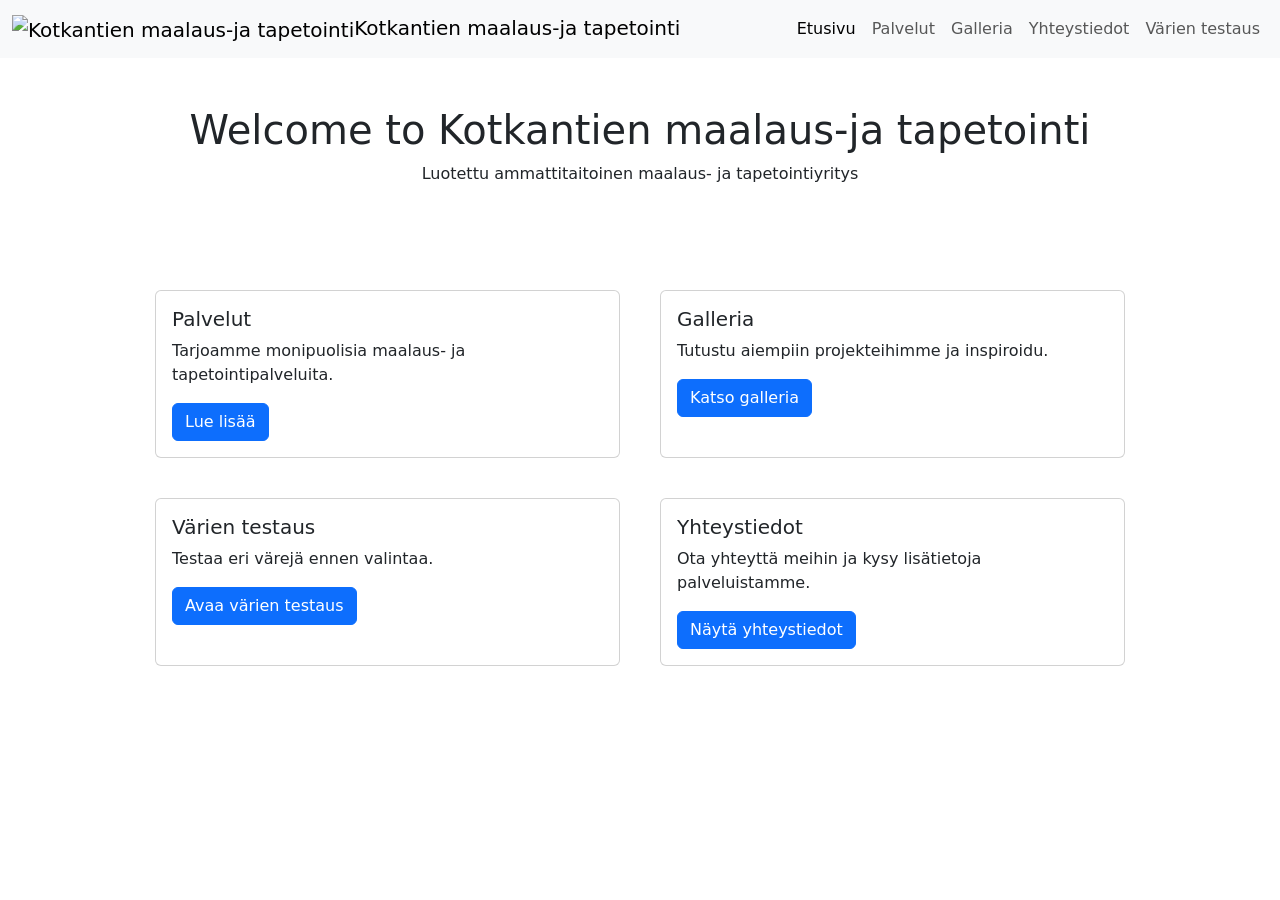
==== html/index.html @ 53e85246 "added files" ====
<!DOCTYPE html>
<html lang="en">
<head>
    <meta charset="UTF-8">
    <meta name="viewport" content="width=device-width, initial-scale=1.0">
    <title>Kotkantien maalaus-ja tapetointi</title>
    <link href="https://cdn.jsdelivr.net/npm/bootstrap@5.3.8/dist/css/bootstrap.min.css" rel="stylesheet" href="Etusivu.css">
    <script src="script.js" defer></script>
</head>
<body>

    <nav class="navbar navbar-expand-lg navbar-light bg-light">
        <div class="container-fluid">
            <a class="navbar-brand"><img src="c:\Users\s5viri00\javascript näyttötyö\kuvat\kotkatie kuva.png" alt="Kotkantien maalaus-ja tapetointi" width="30" height="30">Kotkantien maalaus-ja tapetointi</a>
            <button class="navbar-toggler" type="button" data-bs-toggle="collapse" data-bs-target="#navbarNav" aria-controls="navbarNav" aria-expanded="false" aria-label="Toggle navigation">
                <span class="navbar-toggler-icon"></span>
            </button>
            <div class="collapse navbar-collapse" id="navbarNav">
                <ul class="navbar-nav ms-auto">
                    <li class="nav-item">
                        <a class="nav-link active" aria-current="page" href="html/index.html">Etusivu</a>
                    </li>
                    <li class="nav-item">
                        <a class="nav-link" href="html/Palvelut.html">Palvelut</a>
                    </li>
                    <li class="nav-item">
                        <a class="nav-link" href="html/Galleria.html">Galleria</a>
                    </li>
                    <li class="nav-item">
                        <a class="nav-link" href="html/Yhteystiedot.html">Yhteystiedot</a>
                    </li>
                    <li class="nav-item">
                        <a class="nav-link" href="html/Värien testaus.html">Värien testaus</a>
                    </li>
                </ul>
            </div>
        </div>
    </nav>

    <div class="row">
        <div class="col-12 text-center py-5">
            <h1>Welcome to Kotkantien maalaus-ja tapetointi</h1>
            <p>Luotettu ammattitaitoinen maalaus- ja tapetointiyritys</p>
        </div>
    </div>

    <div class="container" style="margin-top: 40px;">
        <div class="" style="display: flex; justify-content: center; gap: 40px;" max width="20rem">
            <div class="card col-5">
                <div class="card-body">
                    <h5 class="card-title">Palvelut</h5>
                    <p class="card-text">Tarjoamme monipuolisia maalaus- ja tapetointipalveluita.</p>
                    <a href="html/Palvelut.html" class="btn btn-primary">Lue lisää</a>
                </div>
            </div>
            <div class="card col-5">
                <div class="card-body">
                    <h5 class="card-title">Galleria</h5>
                    <p class="card-text">Tutustu aiempiin projekteihimme ja inspiroidu.</p>
                    <a href="html/Galleria.html" class="btn btn-primary">Katso galleria</a>
                </div>
            </div>
        </div>
    </div>

    <div class="container" style="margin-top: 40px;">
        <div class="" style="display: flex; justify-content: center; gap: 40px;" max width="20rem">
            <div class="card col-5">
                <div class="card-body">
                    <h5 class="card-title">Värien testaus</h5>
                    <p class="card-text">Testaa eri värejä ennen valintaa.</p>
                    <a href="html/Värien testaus.html" class="btn btn-primary">Avaa värien testaus</a>
                </div>
            </div>
            <div class="card col-5">
                <div class="card-body">
                    <h5 class="card-title">Yhteystiedot</h5>
                    <p class="card-text">Ota yhteyttä meihin ja kysy lisätietoja palveluistamme.</p>
                    <a href="html/Yhteystiedot.html" class="btn btn-primary">Näytä yhteystiedot</a>
                </div>
            </div>
        </div>
    </div>



</body>
</html>
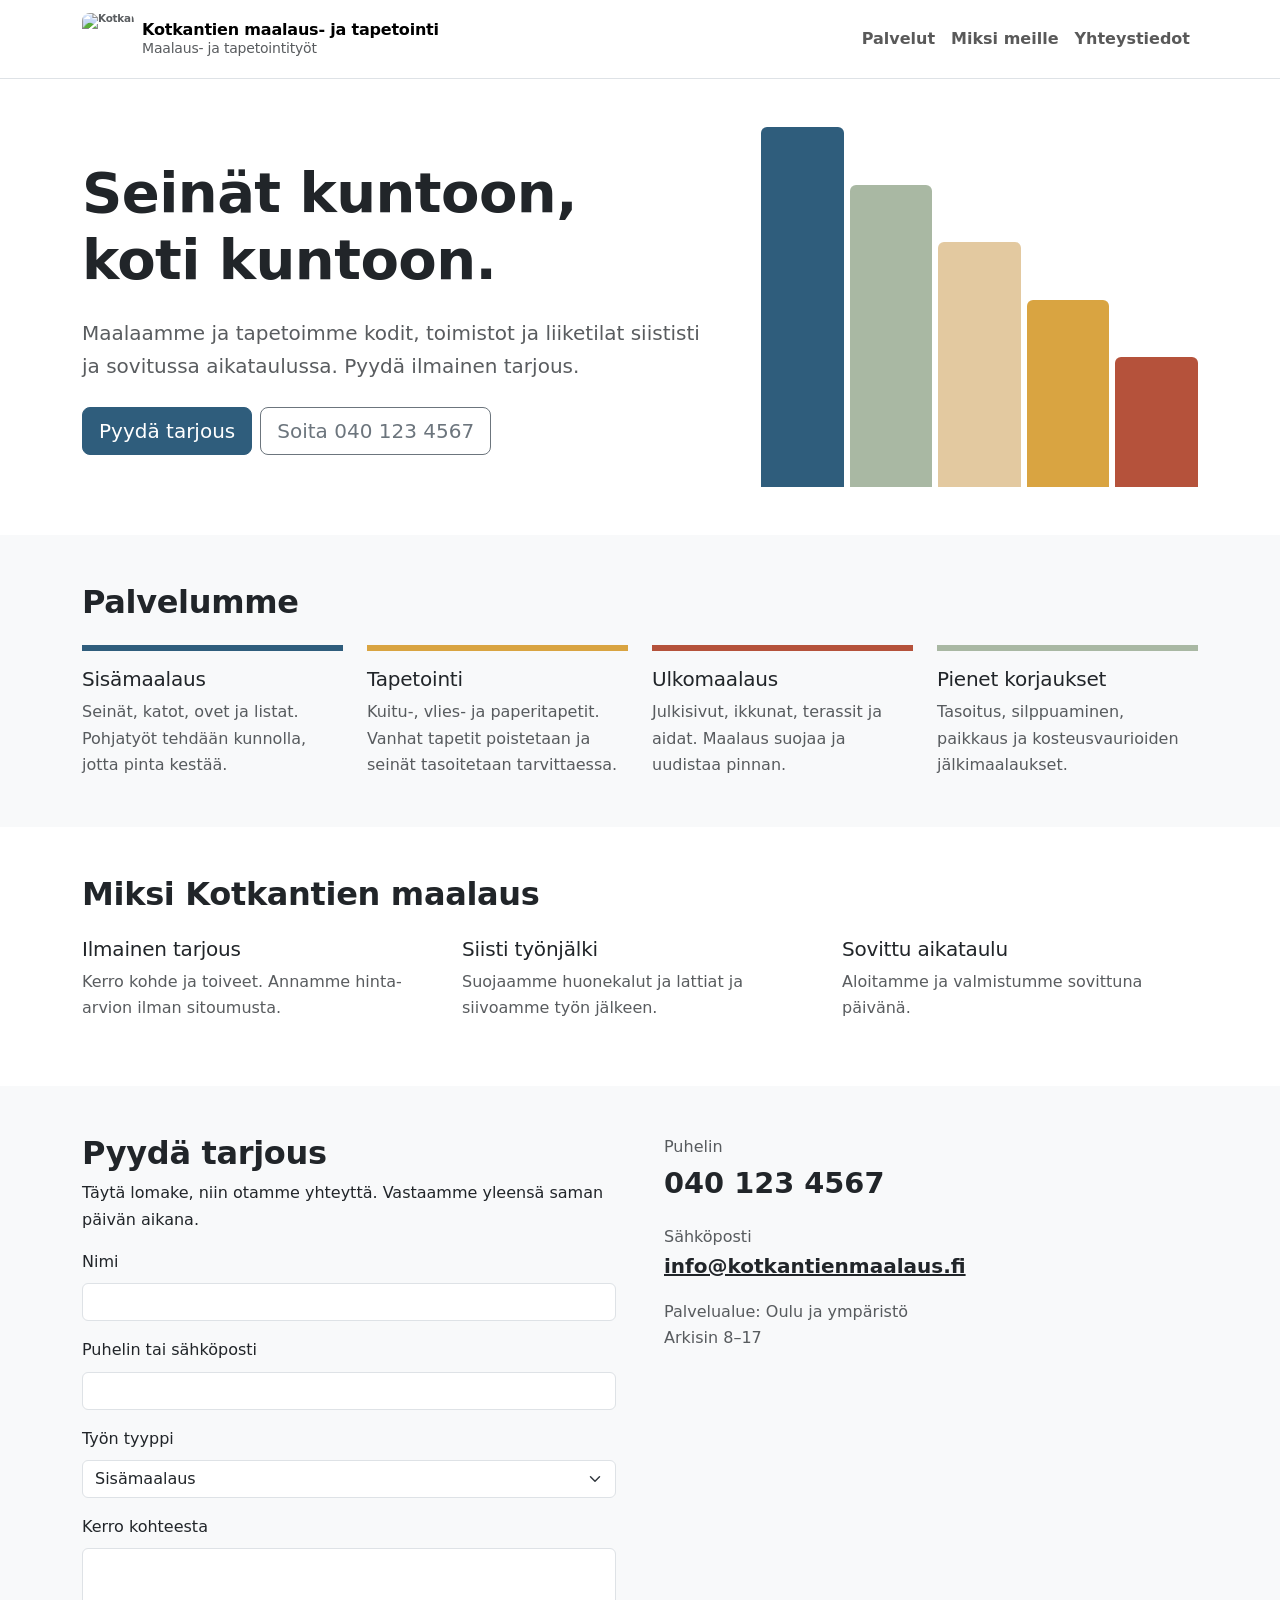
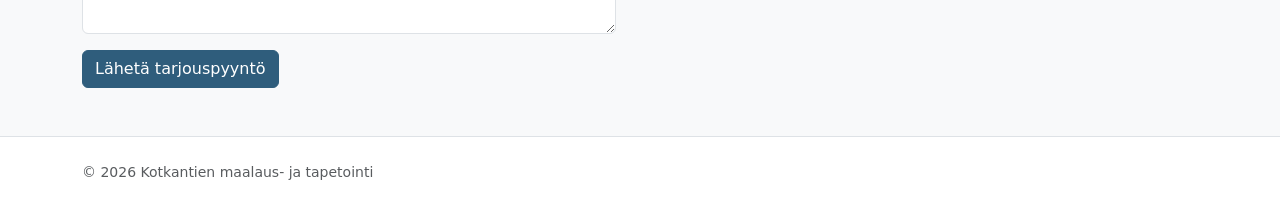
==== commit 735fa11e: "Etusivu ja Galleria" ====
--- a/html/index.html
+++ b/html/index.html
@@ -1,88 +1,168 @@
 <!DOCTYPE html>
-<html lang="en">
+<html lang="fi">
 <head>
-    <meta charset="UTF-8">
-    <meta name="viewport" content="width=device-width, initial-scale=1.0">
-    <title>Kotkantien maalaus-ja tapetointi</title>
-    <link href="https://cdn.jsdelivr.net/npm/bootstrap@5.3.8/dist/css/bootstrap.min.css" rel="stylesheet" href="Etusivu.css">
-    <script src="script.js" defer></script>
+<meta charset="utf-8">
+<meta name="viewport" content="width=device-width, initial-scale=1">
+<title>Kotkantien maalaus- ja tapetointi</title>
+<link href="https://cdn.jsdelivr.net/npm/bootstrap@5.3.3/dist/css/bootstrap.min.css" rel="stylesheet">
+<style>
+:root{--c1:#2f5d7c;--c2:#a9b8a3;--c3:#e3c9a0;--c4:#d9a441;--c5:#b5523b}
+body{line-height:1.65}
+h1,h2,h3,.navbar-brand{font-weight:800;letter-spacing:-.01em}
+.btn-primary{--bs-btn-bg:var(--c1);--bs-btn-border-color:var(--c1);--bs-btn-hover-bg:#244a63;--bs-btn-hover-border-color:#244a63;--bs-btn-active-bg:#1d3c50;--bs-btn-active-border-color:#1d3c50}
+[data-bs-theme=dark] .btn-primary{--bs-btn-bg:#7fb0d1;--bs-btn-border-color:#7fb0d1;--bs-btn-color:#12202a;--bs-btn-hover-bg:#96c0dc;--bs-btn-hover-border-color:#96c0dc;--bs-btn-hover-color:#12202a}
+.logo-box{width:52px;height:52px;border-radius:8px;font-size:.65rem;line-height:1.1;overflow:hidden}
+.logo-box img{width:100%;height:100%;object-fit:contain}
+.fan{display:flex;gap:6px;align-items:flex-end;height:360px}
+.fan i{flex:1;border-radius:6px 6px 0 0}
+.fan i:nth-child(1){background:var(--c1);height:100%}
+.fan i:nth-child(2){background:var(--c2);height:84%}
+.fan i:nth-child(3){background:var(--c3);height:68%}
+.fan i:nth-child(4){background:var(--c4);height:52%}
+.fan i:nth-child(5){background:var(--c5);height:36%}
+.svc{border-top:6px solid var(--c1)}
+.col:nth-child(2) .svc{border-color:var(--c4)}
+.col:nth-child(3) .svc{border-color:var(--c5)}
+.col:nth-child(4) .svc{border-color:var(--c2)}
+.phone-big{font-size:1.8rem;font-weight:800;text-decoration:none;color:inherit}
+@media(max-width:767px){.fan{height:180px}}
+</style>
 </head>
 <body>
 
-    <nav class="navbar navbar-expand-lg navbar-light bg-light">
-        <div class="container-fluid">
-            <a class="navbar-brand"><img src="c:\Users\s5viri00\javascript näyttötyö\kuvat\kotkatie kuva.png" alt="Kotkantien maalaus-ja tapetointi" width="30" height="30">Kotkantien maalaus-ja tapetointi</a>
-            <button class="navbar-toggler" type="button" data-bs-toggle="collapse" data-bs-target="#navbarNav" aria-controls="navbarNav" aria-expanded="false" aria-label="Toggle navigation">
-                <span class="navbar-toggler-icon"></span>
-            </button>
-            <div class="collapse navbar-collapse" id="navbarNav">
-                <ul class="navbar-nav ms-auto">
-                    <li class="nav-item">
-                        <a class="nav-link active" aria-current="page" href="html/index.html">Etusivu</a>
-                    </li>
-                    <li class="nav-item">
-                        <a class="nav-link" href="html/Palvelut.html">Palvelut</a>
-                    </li>
-                    <li class="nav-item">
-                        <a class="nav-link" href="html/Galleria.html">Galleria</a>
-                    </li>
-                    <li class="nav-item">
-                        <a class="nav-link" href="html/Yhteystiedot.html">Yhteystiedot</a>
-                    </li>
-                    <li class="nav-item">
-                        <a class="nav-link" href="html/Värien testaus.html">Värien testaus</a>
-                    </li>
-                </ul>
-            </div>
-        </div>
-    </nav>
+<nav class="navbar navbar-expand-md border-bottom">
+ <div class="container">
+  <a class="navbar-brand d-flex align-items-center gap-2" href="#">
+   <span class="logo-box d-grid place-items-center text-center text-body-secondary" style="place-items:center"><img src="c:\Users\ricov\javascript lopputyö\javascript-paintpage\kuvat\kotkatie kuva.png" alt="Kotkantien maalaus- ja tapetointi"></span>
+   <span class="fs-6 lh-sm">Kotkantien maalaus- ja tapetointi<small class="d-block fw-normal text-body-secondary">Maalaus- ja tapetointityöt</small></span>
+  </a>
+  <button class="navbar-toggler" type="button" data-bs-toggle="collapse" data-bs-target="#menu" aria-controls="menu" aria-expanded="false" aria-label="Avaa valikko">
+   <span class="navbar-toggler-icon"></span>
+  </button>
+  <div class="collapse navbar-collapse justify-content-end" id="menu">
+   <ul class="navbar-nav fw-semibold">
+    <li class="nav-item"><a class="nav-link" href="#palvelut">Palvelut</a></li>
+    <li class="nav-item"><a class="nav-link" href="#miksi">Miksi meille</a></li>
+    <li class="nav-item"><a class="nav-link" href="#yhteys">Yhteystiedot</a></li>
+   </ul>
+  </div>
+ </div>
+</nav>
 
-    <div class="row">
-        <div class="col-12 text-center py-5">
-            <h1>Welcome to Kotkantien maalaus-ja tapetointi</h1>
-            <p>Luotettu ammattitaitoinen maalaus- ja tapetointiyritys</p>
-        </div>
+<header class="container py-5">
+ <div class="row align-items-center g-5">
+  <div class="col-md-7">
+   <h1 class="display-4 fw-bold">Seinät kuntoon, koti kuntoon.</h1>
+   <p class="lead text-body-secondary my-4">Maalaamme ja tapetoimme kodit, toimistot ja liiketilat siististi ja sovitussa aikataulussa. Pyydä ilmainen tarjous.</p>
+   <div class="d-flex flex-wrap gap-2">
+    <a class="btn btn-primary btn-lg" href="#yhteys">Pyydä tarjous</a>
+    <a class="btn btn-outline-secondary btn-lg" href="tel:+358401234567">Soita 040 123 4567</a>
+   </div>
+  </div>
+  <div class="col-md-5"><div class="fan" role="img" aria-label="Maalisävyjä"><i></i><i></i><i></i><i></i><i></i></div></div>
+ </div>
+</header>
+
+<main>
+ <section id="palvelut" class="bg-body-tertiary py-5">
+  <div class="container">
+   <h2 class="mb-4">Palvelumme</h2>
+   <div class="row row-cols-1 row-cols-sm-2 row-cols-lg-4 g-4">
+    <div class="col"><div class="svc pt-3"><h3 class="h5">Sisämaalaus</h3><p class="text-body-secondary mb-0">Seinät, katot, ovet ja listat. Pohjatyöt tehdään kunnolla, jotta pinta kestää.</p></div></div>
+    <div class="col"><div class="svc pt-3"><h3 class="h5">Tapetointi</h3><p class="text-body-secondary mb-0">Kuitu-, vlies- ja paperitapetit. Vanhat tapetit poistetaan ja seinät tasoitetaan tarvittaessa.</p></div></div>
+    <div class="col"><div class="svc pt-3"><h3 class="h5">Ulkomaalaus</h3><p class="text-body-secondary mb-0">Julkisivut, ikkunat, terassit ja aidat. Maalaus suojaa ja uudistaa pinnan.</p></div></div>
+    <div class="col"><div class="svc pt-3"><h3 class="h5">Pienet korjaukset</h3><p class="text-body-secondary mb-0">Tasoitus, silppuaminen, paikkaus ja kosteusvaurioiden jälkimaalaukset.</p></div></div>
+   </div>
+  </div>
+ </section>
+
+ <section id="miksi" class="py-5">
+  <div class="container">
+   <h2 class="mb-4">Miksi Kotkantien maalaus</h2>
+   <div class="row g-4">
+    <div class="col-md-4"><h3 class="h5">Ilmainen tarjous</h3><p class="text-body-secondary">Kerro kohde ja toiveet. Annamme hinta-arvion ilman sitoumusta.</p></div>
+    <div class="col-md-4"><h3 class="h5">Siisti työnjälki</h3><p class="text-body-secondary">Suojaamme huonekalut ja lattiat ja siivoamme työn jälkeen.</p></div>
+    <div class="col-md-4"><h3 class="h5">Sovittu aikataulu</h3><p class="text-body-secondary">Aloitamme ja valmistumme sovittuna päivänä.</p></div>
+   </div>
+  </div>
+ </section>
+
+ <section id="yhteys" class="bg-body-tertiary py-5">
+  <div class="container">
+   <div class="row g-5">
+    <div class="col-md-6">
+     <h2>Pyydä tarjous</h2>
+     <p>Täytä lomake, niin otamme yhteyttä. Vastaamme yleensä saman päivän aikana.</p>
+     <form id="tarjous" class="needs-validation" novalidate>
+      <div class="mb-3">
+       <label for="nimi" class="form-label">Nimi</label>
+       <input type="text" class="form-control" id="nimi" required>
+       <div class="invalid-feedback">Kirjoita nimesi.</div>
+      </div>
+      <div class="mb-3">
+       <label for="puh" class="form-label">Puhelin tai sähköposti</label>
+       <input type="text" class="form-control" id="puh" required>
+       <div class="invalid-feedback">Kirjoita puhelinnumero tai sähköpostiosoite.</div>
+      </div>
+      <div class="mb-3">
+       <label for="tyo" class="form-label">Työn tyyppi</label>
+       <select class="form-select" id="tyo">
+        <option>Sisämaalaus</option><option>Tapetointi</option><option>Ulkomaalaus</option><option>Muu</option>
+       </select>
+      </div>
+      <div class="mb-3">
+       <label for="viesti" class="form-label">Kerro kohteesta</label>
+       <textarea class="form-control" id="viesti" rows="3" required></textarea>
+       <div class="invalid-feedback">Kerro lyhyesti, mitä haluat tehtäväksi.</div>
+      </div>
+      <button type="submit" class="btn btn-primary">Lähetä tarjouspyyntö</button>
+     </form>
     </div>
+    <div class="col-md-6">
+     <p class="mb-0 text-body-secondary">Puhelin</p>
+     <a class="phone-big d-block mb-3" href="tel:+358401234567">040 123 4567</a>
+     <p class="mb-0 text-body-secondary">Sähköposti</p>
+     <a class="fs-5 fw-bold d-block mb-3 text-reset" href="mailto:info@kotkantienmaalaus.fi">info@kotkantienmaalaus.fi</a>
+     <p class="text-body-secondary">Palvelualue: Oulu ja ympäristö<br>Arkisin 8–17</p>
+    </div>
+   </div>
+  </div>
+ </section>
+</main>
 
-    <div class="container" style="margin-top: 40px;">
-        <div class="" style="display: flex; justify-content: center; gap: 40px;" max width="20rem">
-            <div class="card col-5">
-                <div class="card-body">
-                    <h5 class="card-title">Palvelut</h5>
-                    <p class="card-text">Tarjoamme monipuolisia maalaus- ja tapetointipalveluita.</p>
-                    <a href="html/Palvelut.html" class="btn btn-primary">Lue lisää</a>
-                </div>
-            </div>
-            <div class="card col-5">
-                <div class="card-body">
-                    <h5 class="card-title">Galleria</h5>
-                    <p class="card-text">Tutustu aiempiin projekteihimme ja inspiroidu.</p>
-                    <a href="html/Galleria.html" class="btn btn-primary">Katso galleria</a>
-                </div>
-            </div>
-        </div>
-    </div>
-
-    <div class="container" style="margin-top: 40px;">
-        <div class="" style="display: flex; justify-content: center; gap: 40px;" max width="20rem">
-            <div class="card col-5">
-                <div class="card-body">
-                    <h5 class="card-title">Värien testaus</h5>
-                    <p class="card-text">Testaa eri värejä ennen valintaa.</p>
-                    <a href="html/Värien testaus.html" class="btn btn-primary">Avaa värien testaus</a>
-                </div>
-            </div>
-            <div class="card col-5">
-                <div class="card-body">
-                    <h5 class="card-title">Yhteystiedot</h5>
-                    <p class="card-text">Ota yhteyttä meihin ja kysy lisätietoja palveluistamme.</p>
-                    <a href="html/Yhteystiedot.html" class="btn btn-primary">Näytä yhteystiedot</a>
-                </div>
-            </div>
-        </div>
-    </div>
+<footer class="py-4 border-top text-body-secondary small">
+ <div class="container">© 2026 Kotkantien maalaus- ja tapetointi</div>
+</footer>
 
 
+<div class="modal fade" id="kiitos" tabindex="-1" aria-labelledby="kiitosOtsikko" aria-hidden="true">
+ <div class="modal-dialog modal-dialog-centered">
+  <div class="modal-content">
+   <div class="modal-header"><h2 class="modal-title h5" id="kiitosOtsikko">Kiitos tarjouspyynnöstä</h2><button type="button" class="btn-close" data-bs-dismiss="modal" aria-label="Sulje"></button></div>
+   <div class="modal-body">Sähköpostiohjelmasi avautuu viestin lähettämistä varten. Voit myös soittaa numeroon 040 123 4567.</div>
+   <div class="modal-footer"><button type="button" class="btn btn-primary" data-bs-dismiss="modal">Sulje</button></div>
+  </div>
+ </div>
+</div>
 
+<script src="https://cdn.jsdelivr.net/npm/bootstrap@5.3.3/dist/js/bootstrap.bundle.min.js"></script>
+<script>
+
+const mq = window.matchMedia('(prefers-color-scheme: dark)');
+const setTheme = () => document.documentElement.setAttribute('data-bs-theme', mq.matches ? 'dark' : 'light');
+setTheme(); mq.addEventListener('change', setTheme);
+
+
+const form = document.getElementById('tarjous');
+form.addEventListener('submit', e => {
+  e.preventDefault();
+  if (!form.checkValidity()) { form.classList.add('was-validated'); return; }
+  const v = id => document.getElementById(id).value.trim();
+  const body = `Nimi: ${v('nimi')}\nYhteys: ${v('puh')}\nTyö: ${v('tyo')}\n\n${v('viesti')}`;
+  window.location.href = 'mailto:info@kotkantienmaalaus.fi?subject=' + encodeURIComponent('Tarjouspyyntö') + '&body=' + encodeURIComponent(body);
+  new bootstrap.Modal(document.getElementById('kiitos')).show();
+  form.reset(); form.classList.remove('was-validated');
+});
+</script>
 </body>
-</html>+</html>
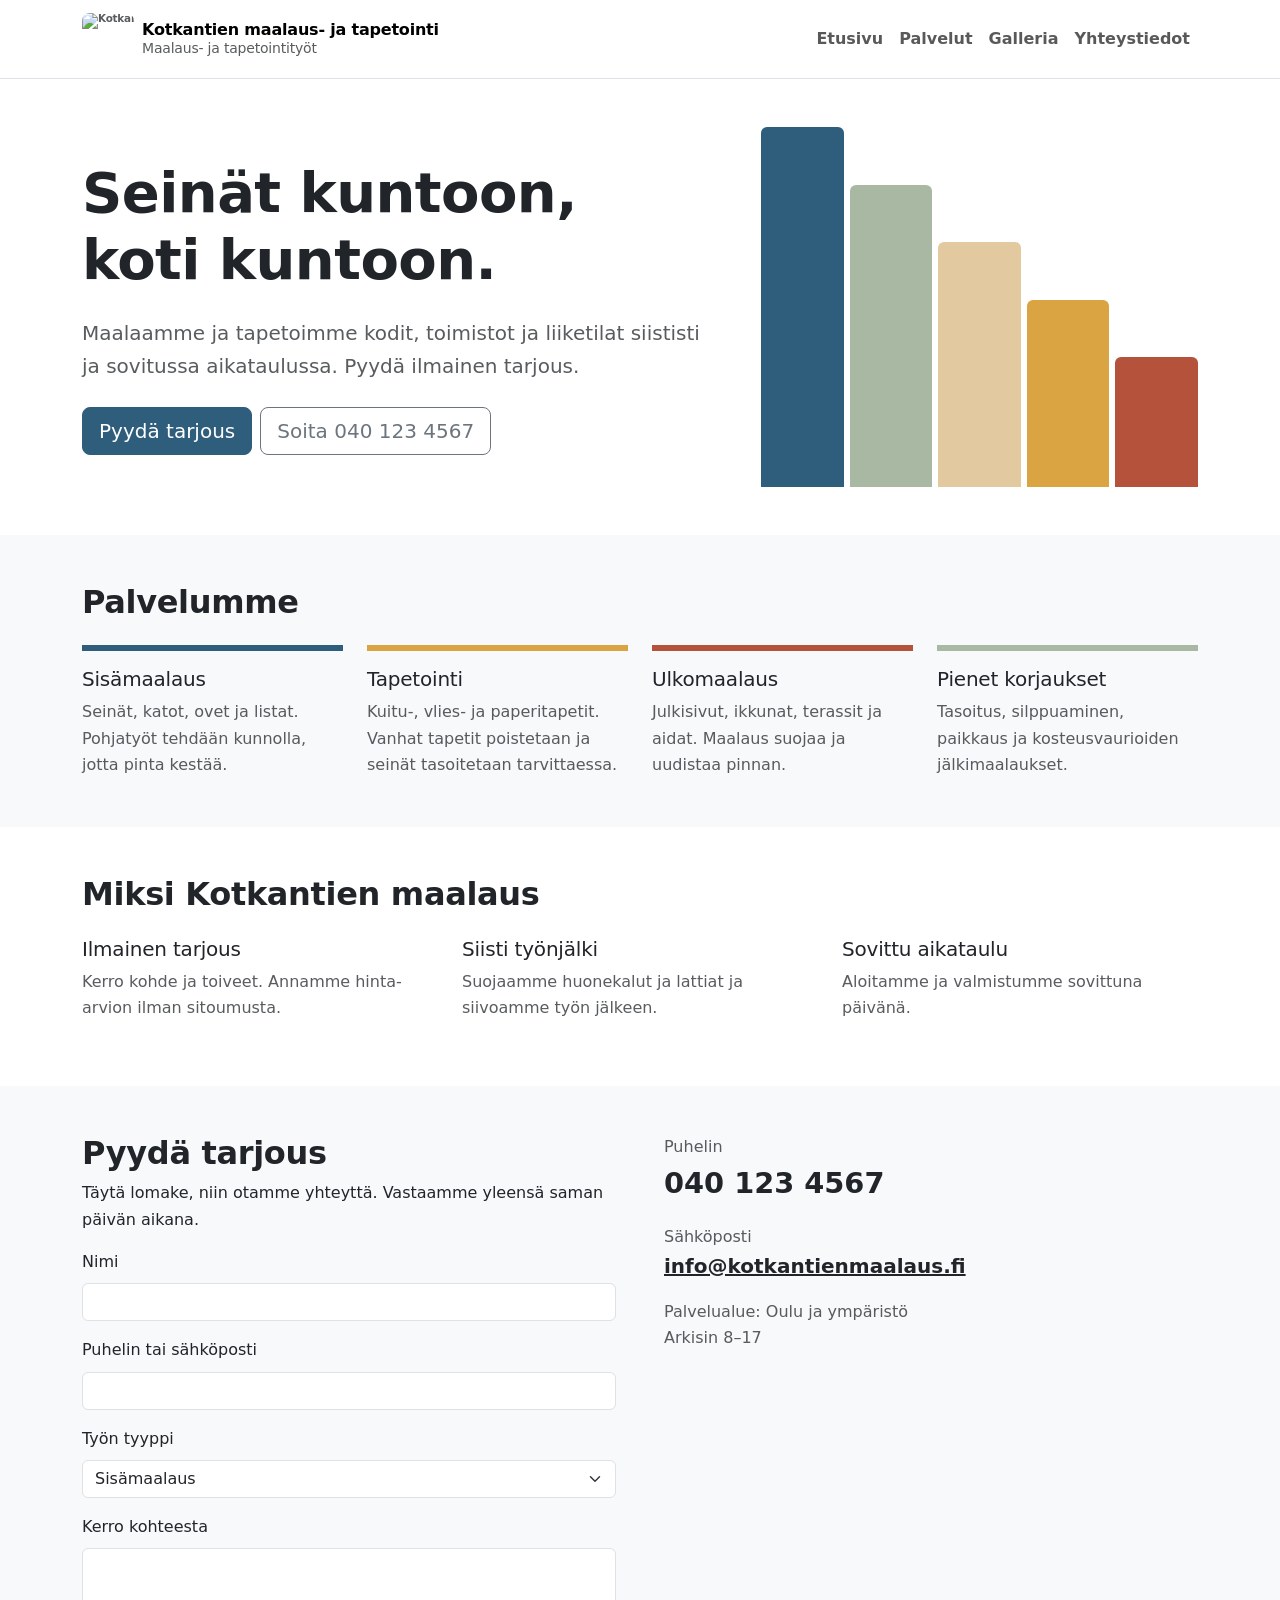
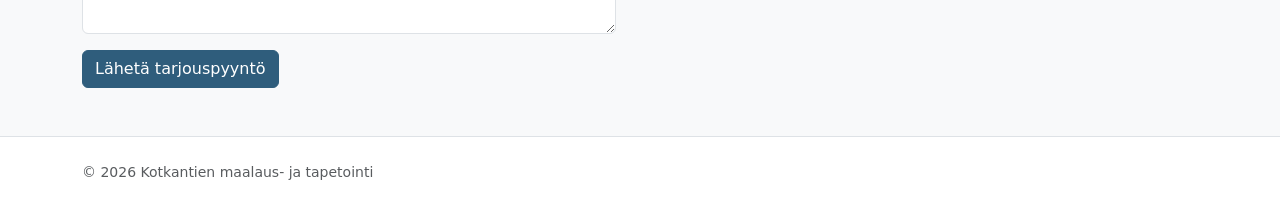
==== commit ce216bf4: "värien testausts eteenpäin ja muita korjauksia" ====
--- a/html/index.html
+++ b/html/index.html
@@ -33,7 +33,7 @@
 <nav class="navbar navbar-expand-md border-bottom">
  <div class="container">
   <a class="navbar-brand d-flex align-items-center gap-2" href="#">
-   <span class="logo-box d-grid place-items-center text-center text-body-secondary" style="place-items:center"><img src="c:\Users\ricov\javascript lopputyö\javascript-paintpage\kuvat\kotkatie kuva.png" alt="Kotkantien maalaus- ja tapetointi"></span>
+   <span class="logo-box d-grid place-items-center text-center text-body-secondary" style="place-items:center"><img src="c:\Users\s5viri00\java script loppytyö\javascript-paintpage\kuvat\kotkatie kuva.png" alt="Kotkantien maalaus- ja tapetointi"></span>
    <span class="fs-6 lh-sm">Kotkantien maalaus- ja tapetointi<small class="d-block fw-normal text-body-secondary">Maalaus- ja tapetointityöt</small></span>
   </a>
   <button class="navbar-toggler" type="button" data-bs-toggle="collapse" data-bs-target="#menu" aria-controls="menu" aria-expanded="false" aria-label="Avaa valikko">
@@ -41,9 +41,10 @@
   </button>
   <div class="collapse navbar-collapse justify-content-end" id="menu">
    <ul class="navbar-nav fw-semibold">
-    <li class="nav-item"><a class="nav-link" href="#palvelut">Palvelut</a></li>
-    <li class="nav-item"><a class="nav-link" href="#miksi">Miksi meille</a></li>
-    <li class="nav-item"><a class="nav-link" href="#yhteys">Yhteystiedot</a></li>
+    <li class="nav-item"><a class="nav-link" active" aria-current="page" href="c:\Users\s5viri00\java script loppytyö\javascript-paintpage\html\index.html">Etusivu</a></li>
+    <li class="nav-item"><a class="nav-link" href="c:\Users\s5viri00\java script loppytyö\javascript-paintpage\html\Palvelut.html">Palvelut</a></li>
+    <li class="nav-item"><a class="nav-link" href="c:\Users\s5viri00\java script loppytyö\javascript-paintpage\html\Galleria.html">Galleria</a></li>
+    <li class="nav-item"><a class="nav-link" href="c:\Users\s5viri00\java script loppytyö\javascript-paintpage\html\Yhteystiedot.html">Yhteystiedot</a></li>
    </ul>
   </div>
  </div>
@@ -163,6 +164,19 @@
   new bootstrap.Modal(document.getElementById('kiitos')).show();
   form.reset(); form.classList.remove('was-validated');
 });
+
+const items = document.querySelectorAll('.item');
+const btns = document.querySelectorAll('.filters .btn');
+btns.forEach(b => b.addEventListener('click', () => {
+  btns.forEach(x => { x.classList.remove('on'); x.setAttribute('aria-pressed', 'false'); });
+  b.classList.add('on'); b.setAttribute('aria-pressed', 'true');
+  let n = 0;
+  items.forEach(i => {
+    const show = b.dataset.filter === 'all' || i.dataset.cat === b.dataset.filter;
+    i.classList.toggle('hide', !show); if (show) n++;
+  });
+  document.getElementById('tyhja').classList.toggle('d-none', n > 0);
+}));
 </script>
 </body>
 </html>
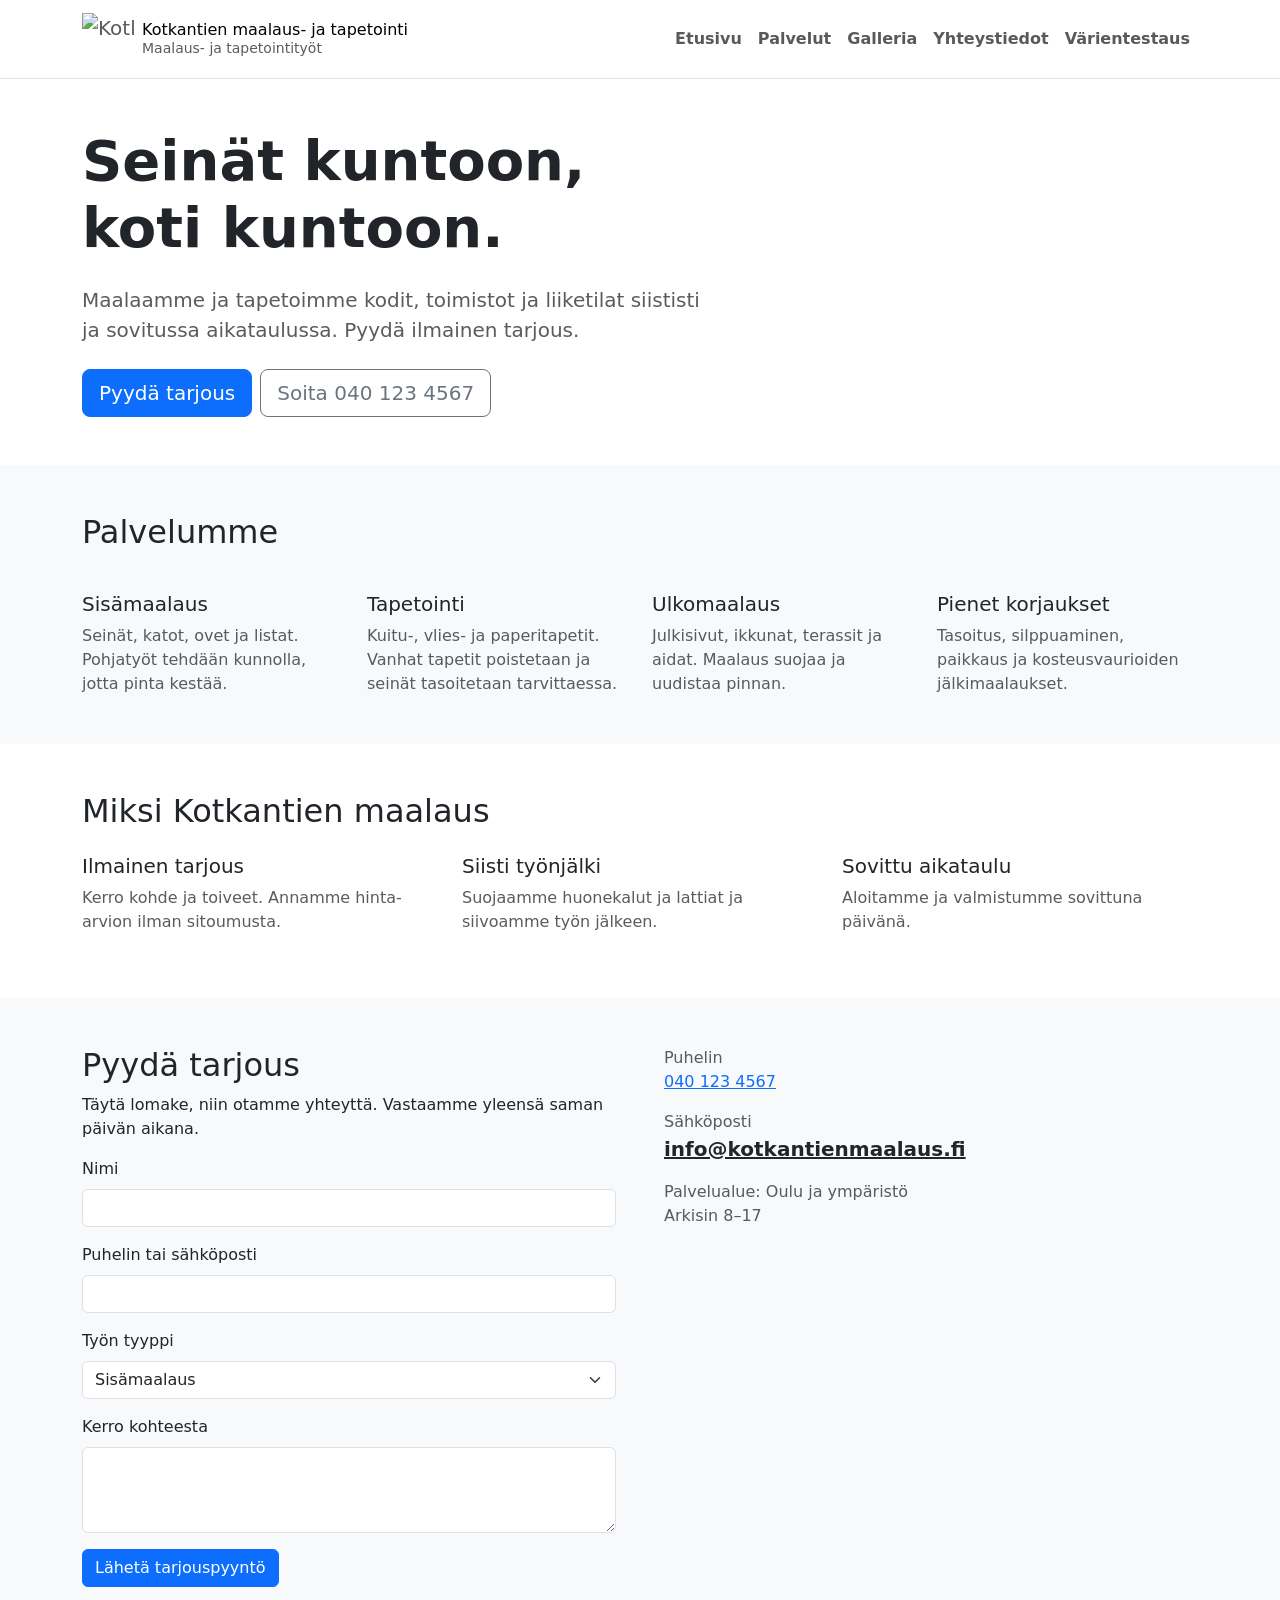
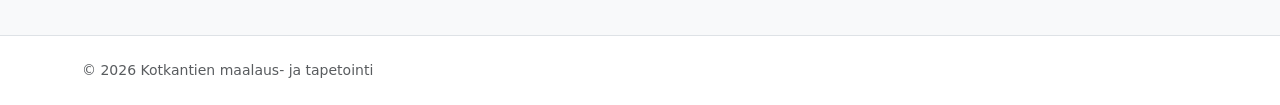
==== commit 5cb3a141: "initial commit" ====
--- a/html/index.html
+++ b/html/index.html
@@ -5,35 +5,14 @@
 <meta name="viewport" content="width=device-width, initial-scale=1">
 <title>Kotkantien maalaus- ja tapetointi</title>
 <link href="https://cdn.jsdelivr.net/npm/bootstrap@5.3.3/dist/css/bootstrap.min.css" rel="stylesheet">
-<style>
-:root{--c1:#2f5d7c;--c2:#a9b8a3;--c3:#e3c9a0;--c4:#d9a441;--c5:#b5523b}
-body{line-height:1.65}
-h1,h2,h3,.navbar-brand{font-weight:800;letter-spacing:-.01em}
-.btn-primary{--bs-btn-bg:var(--c1);--bs-btn-border-color:var(--c1);--bs-btn-hover-bg:#244a63;--bs-btn-hover-border-color:#244a63;--bs-btn-active-bg:#1d3c50;--bs-btn-active-border-color:#1d3c50}
-[data-bs-theme=dark] .btn-primary{--bs-btn-bg:#7fb0d1;--bs-btn-border-color:#7fb0d1;--bs-btn-color:#12202a;--bs-btn-hover-bg:#96c0dc;--bs-btn-hover-border-color:#96c0dc;--bs-btn-hover-color:#12202a}
-.logo-box{width:52px;height:52px;border-radius:8px;font-size:.65rem;line-height:1.1;overflow:hidden}
-.logo-box img{width:100%;height:100%;object-fit:contain}
-.fan{display:flex;gap:6px;align-items:flex-end;height:360px}
-.fan i{flex:1;border-radius:6px 6px 0 0}
-.fan i:nth-child(1){background:var(--c1);height:100%}
-.fan i:nth-child(2){background:var(--c2);height:84%}
-.fan i:nth-child(3){background:var(--c3);height:68%}
-.fan i:nth-child(4){background:var(--c4);height:52%}
-.fan i:nth-child(5){background:var(--c5);height:36%}
-.svc{border-top:6px solid var(--c1)}
-.col:nth-child(2) .svc{border-color:var(--c4)}
-.col:nth-child(3) .svc{border-color:var(--c5)}
-.col:nth-child(4) .svc{border-color:var(--c2)}
-.phone-big{font-size:1.8rem;font-weight:800;text-decoration:none;color:inherit}
-@media(max-width:767px){.fan{height:180px}}
-</style>
+<link href="css/Etusivu.css" rel="stylesheet">
 </head>
 <body>
 
 <nav class="navbar navbar-expand-md border-bottom">
  <div class="container">
   <a class="navbar-brand d-flex align-items-center gap-2" href="#">
-   <span class="logo-box d-grid place-items-center text-center text-body-secondary" style="place-items:center"><img src="c:\Users\s5viri00\java script loppytyö\javascript-paintpage\kuvat\kotkatie kuva.png" alt="Kotkantien maalaus- ja tapetointi"></span>
+   <span class="logo-box d-grid place-items-center text-center text-body-secondary" style="place-items:center"><img src="c:\Users\s5viri00\java script loppytyö\javascript-paintpage\kuvat\kotkatie kuva.png" alt="Kotkantien maalaus- ja tapetointi" style="width: 52px; height: 52px; object-fit: contain; overflow: hidden"></span>
    <span class="fs-6 lh-sm">Kotkantien maalaus- ja tapetointi<small class="d-block fw-normal text-body-secondary">Maalaus- ja tapetointityöt</small></span>
   </a>
   <button class="navbar-toggler" type="button" data-bs-toggle="collapse" data-bs-target="#menu" aria-controls="menu" aria-expanded="false" aria-label="Avaa valikko">
@@ -45,6 +24,7 @@
     <li class="nav-item"><a class="nav-link" href="c:\Users\s5viri00\java script loppytyö\javascript-paintpage\html\Palvelut.html">Palvelut</a></li>
     <li class="nav-item"><a class="nav-link" href="c:\Users\s5viri00\java script loppytyö\javascript-paintpage\html\Galleria.html">Galleria</a></li>
     <li class="nav-item"><a class="nav-link" href="c:\Users\s5viri00\java script loppytyö\javascript-paintpage\html\Yhteystiedot.html">Yhteystiedot</a></li>
+    <li class="nav-item"><a class="nav-link" href="c:\Users\s5viri00\java script loppytyö\javascript-paintpage\html\Värientestaus.html">Värientestaus</a></li>
    </ul>
   </div>
  </div>
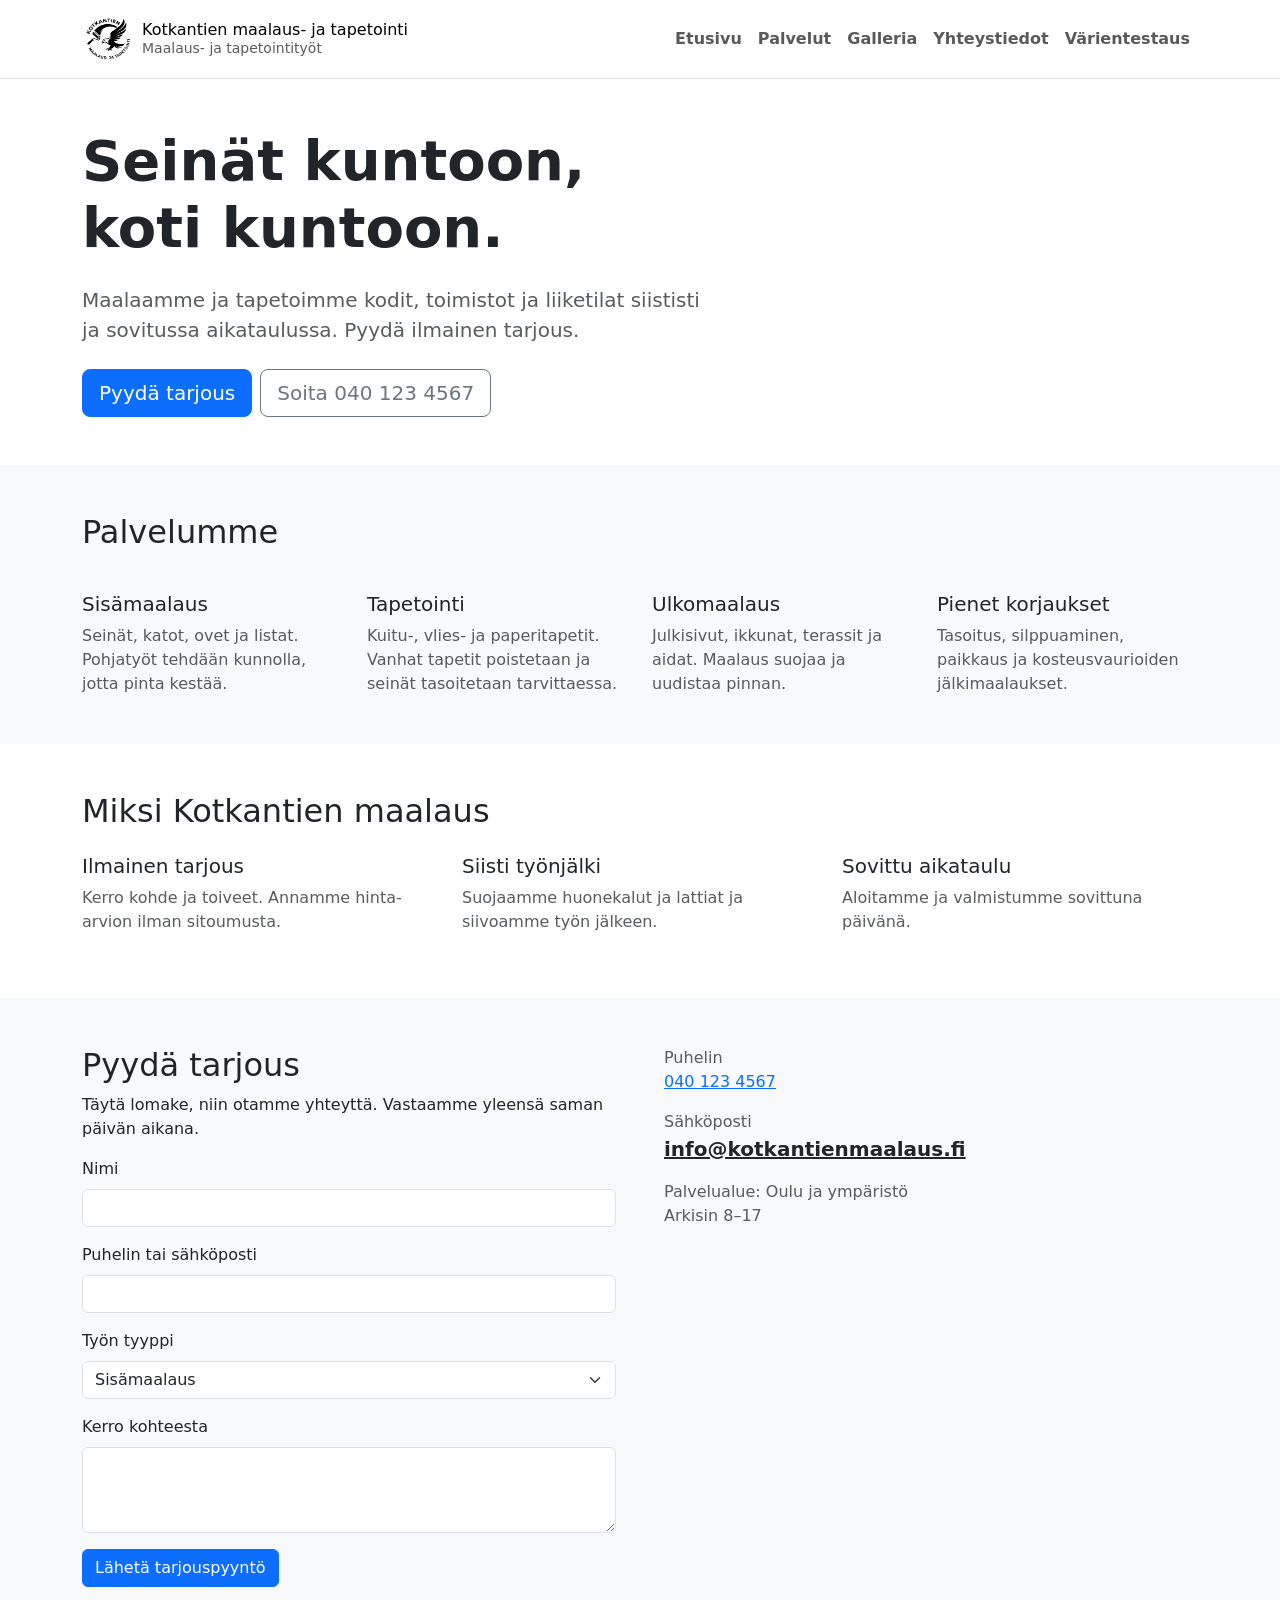
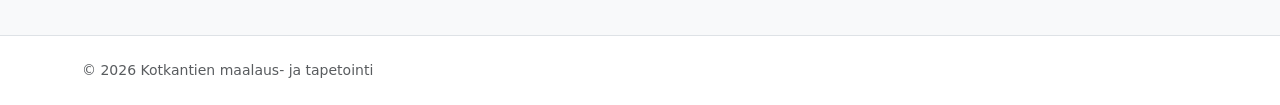
==== commit 4bb7443a: "big commit" ====
--- a/html/index.html
+++ b/html/index.html
@@ -11,8 +11,8 @@
 
 <nav class="navbar navbar-expand-md border-bottom">
  <div class="container">
-  <a class="navbar-brand d-flex align-items-center gap-2" href="#">
-   <span class="logo-box d-grid place-items-center text-center text-body-secondary" style="place-items:center"><img src="c:\Users\s5viri00\java script loppytyö\javascript-paintpage\kuvat\kotkatie kuva.png" alt="Kotkantien maalaus- ja tapetointi" style="width: 52px; height: 52px; object-fit: contain; overflow: hidden"></span>
+  <a class="navbar-brand d-flex align-items-center gap-2" href="index.html">
+   <span class="logo-box d-grid place-items-center text-center text-body-secondary" style="place-items:center"><img src="../kuvat/kotkatielogo.png" alt="Kotkantien maalaus- ja tapetointi" style="width: 52px; height: 52px; object-fit: contain; overflow: hidden"></span>
    <span class="fs-6 lh-sm">Kotkantien maalaus- ja tapetointi<small class="d-block fw-normal text-body-secondary">Maalaus- ja tapetointityöt</small></span>
   </a>
   <button class="navbar-toggler" type="button" data-bs-toggle="collapse" data-bs-target="#menu" aria-controls="menu" aria-expanded="false" aria-label="Avaa valikko">
@@ -20,11 +20,11 @@
   </button>
   <div class="collapse navbar-collapse justify-content-end" id="menu">
    <ul class="navbar-nav fw-semibold">
-    <li class="nav-item"><a class="nav-link" active" aria-current="page" href="c:\Users\s5viri00\java script loppytyö\javascript-paintpage\html\index.html">Etusivu</a></li>
-    <li class="nav-item"><a class="nav-link" href="c:\Users\s5viri00\java script loppytyö\javascript-paintpage\html\Palvelut.html">Palvelut</a></li>
-    <li class="nav-item"><a class="nav-link" href="c:\Users\s5viri00\java script loppytyö\javascript-paintpage\html\Galleria.html">Galleria</a></li>
-    <li class="nav-item"><a class="nav-link" href="c:\Users\s5viri00\java script loppytyö\javascript-paintpage\html\Yhteystiedot.html">Yhteystiedot</a></li>
-    <li class="nav-item"><a class="nav-link" href="c:\Users\s5viri00\java script loppytyö\javascript-paintpage\html\Värientestaus.html">Värientestaus</a></li>
+    <li class="nav-item"><a class="nav-link" active" aria-current="page" href="index.html">Etusivu</a></li>
+    <li class="nav-item"><a class="nav-link" href="Palvelut.html">Palvelut</a></li>
+    <li class="nav-item"><a class="nav-link" href="Galleria.html">Galleria</a></li>
+    <li class="nav-item"><a class="nav-link" href="Yhteystiedot.html">Yhteystiedot</a></li>
+    <li class="nav-item"><a class="nav-link" href="Värientestaus.html">Värientestaus</a></li>
    </ul>
   </div>
  </div>
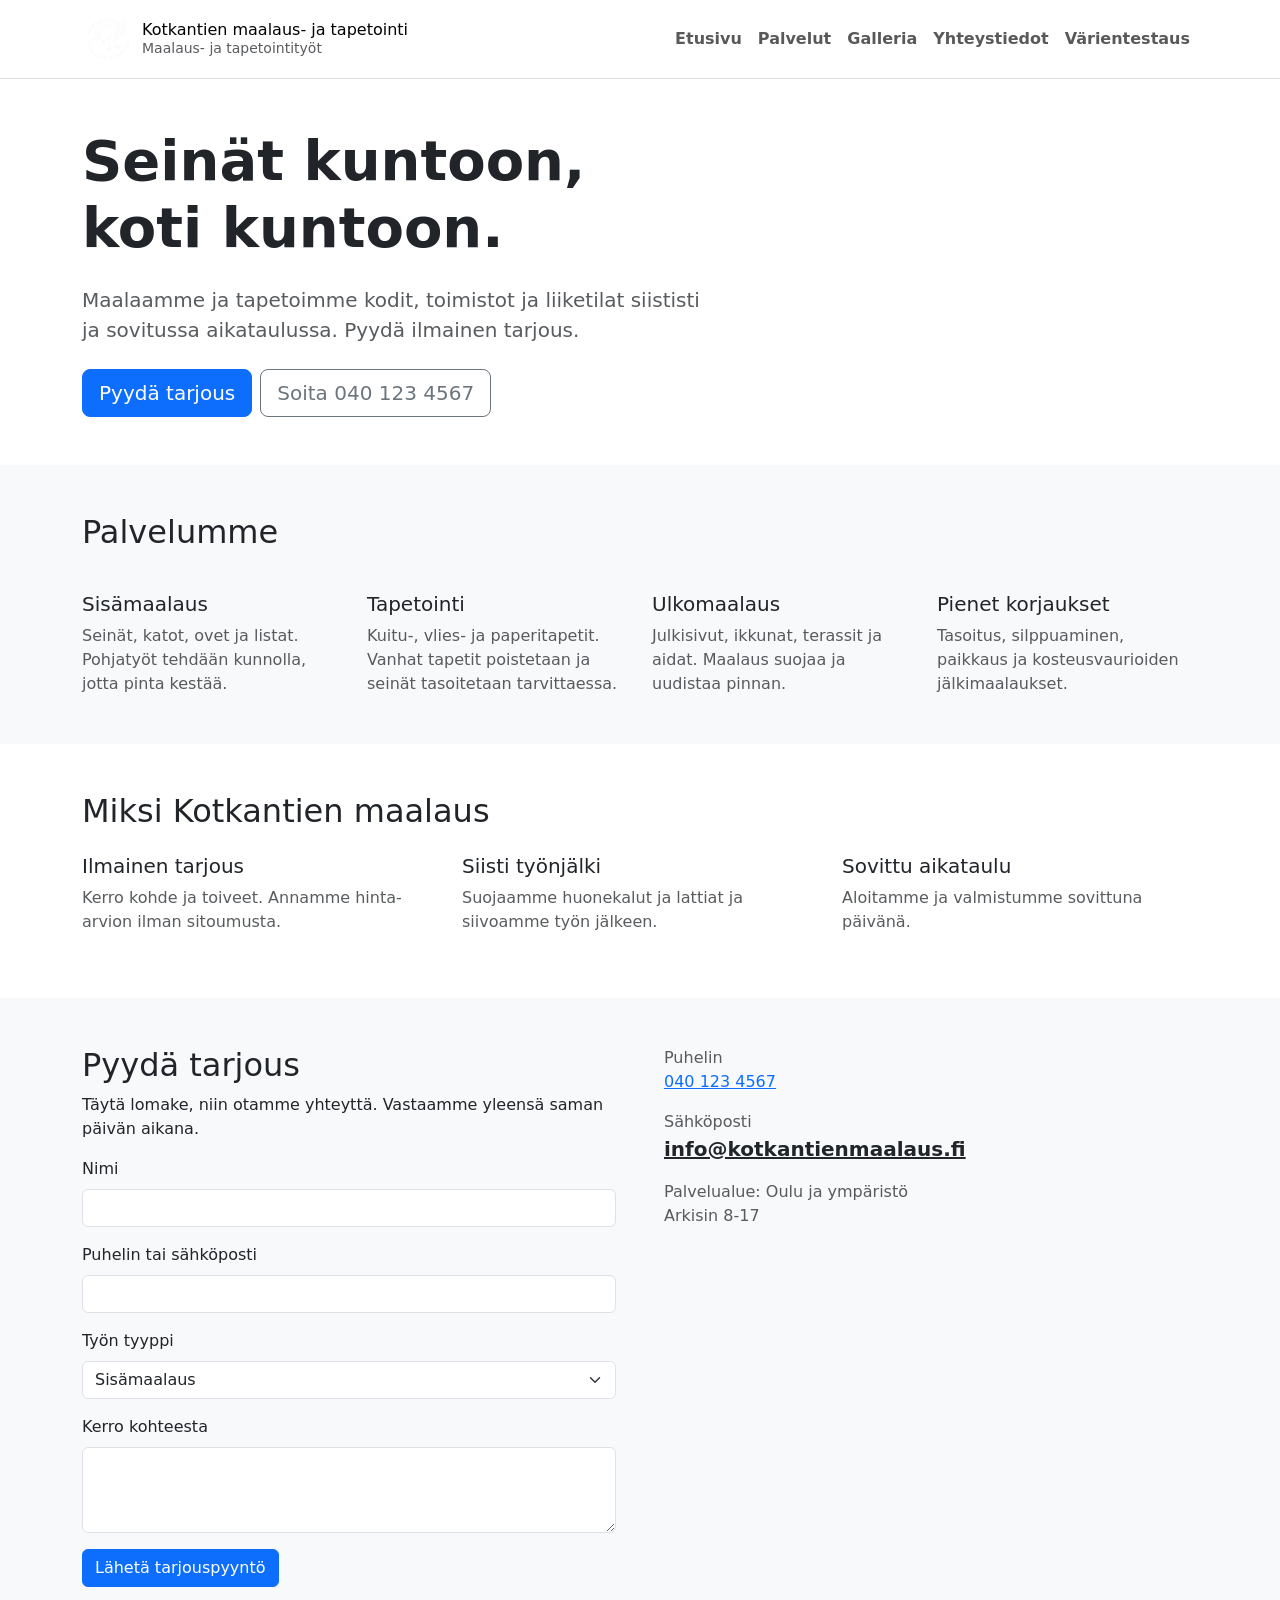
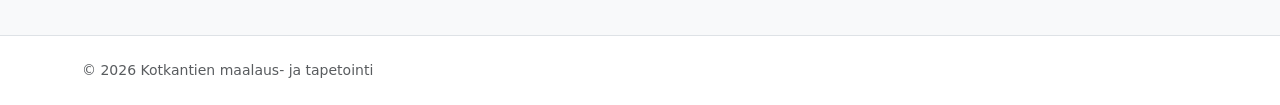
==== commit 071621cb: "logon värin vaihto" ====
--- a/html/index.html
+++ b/html/index.html
@@ -12,7 +12,7 @@
 <nav class="navbar navbar-expand-md border-bottom">
  <div class="container">
   <a class="navbar-brand d-flex align-items-center gap-2" href="index.html">
-   <span class="logo-box d-grid place-items-center text-center text-body-secondary" style="place-items:center"><img src="../kuvat/kotkatielogo.png" alt="Kotkantien maalaus- ja tapetointi" style="width: 52px; height: 52px; object-fit: contain; overflow: hidden"></span>
+   <span class="logo-box d-grid place-items-center text-center text-body-secondary" style="place-items:center"><img src="../kuvat/kotkantielogo.png" alt="Kotkantien maalaus- ja tapetointi" style="width: 52px; height: 52px; object-fit: contain; overflow: hidden"></span>
    <span class="fs-6 lh-sm">Kotkantien maalaus- ja tapetointi<small class="d-block fw-normal text-body-secondary">Maalaus- ja tapetointityöt</small></span>
   </a>
   <button class="navbar-toggler" type="button" data-bs-toggle="collapse" data-bs-target="#menu" aria-controls="menu" aria-expanded="false" aria-label="Avaa valikko">
@@ -104,7 +104,7 @@
      <a class="phone-big d-block mb-3" href="tel:+358401234567">040 123 4567</a>
      <p class="mb-0 text-body-secondary">Sähköposti</p>
      <a class="fs-5 fw-bold d-block mb-3 text-reset" href="mailto:info@kotkantienmaalaus.fi">info@kotkantienmaalaus.fi</a>
-     <p class="text-body-secondary">Palvelualue: Oulu ja ympäristö<br>Arkisin 8–17</p>
+     <p class="text-body-secondary">Palvelualue: Oulu ja ympäristö<br>Arkisin 8-17</p>
     </div>
    </div>
   </div>
